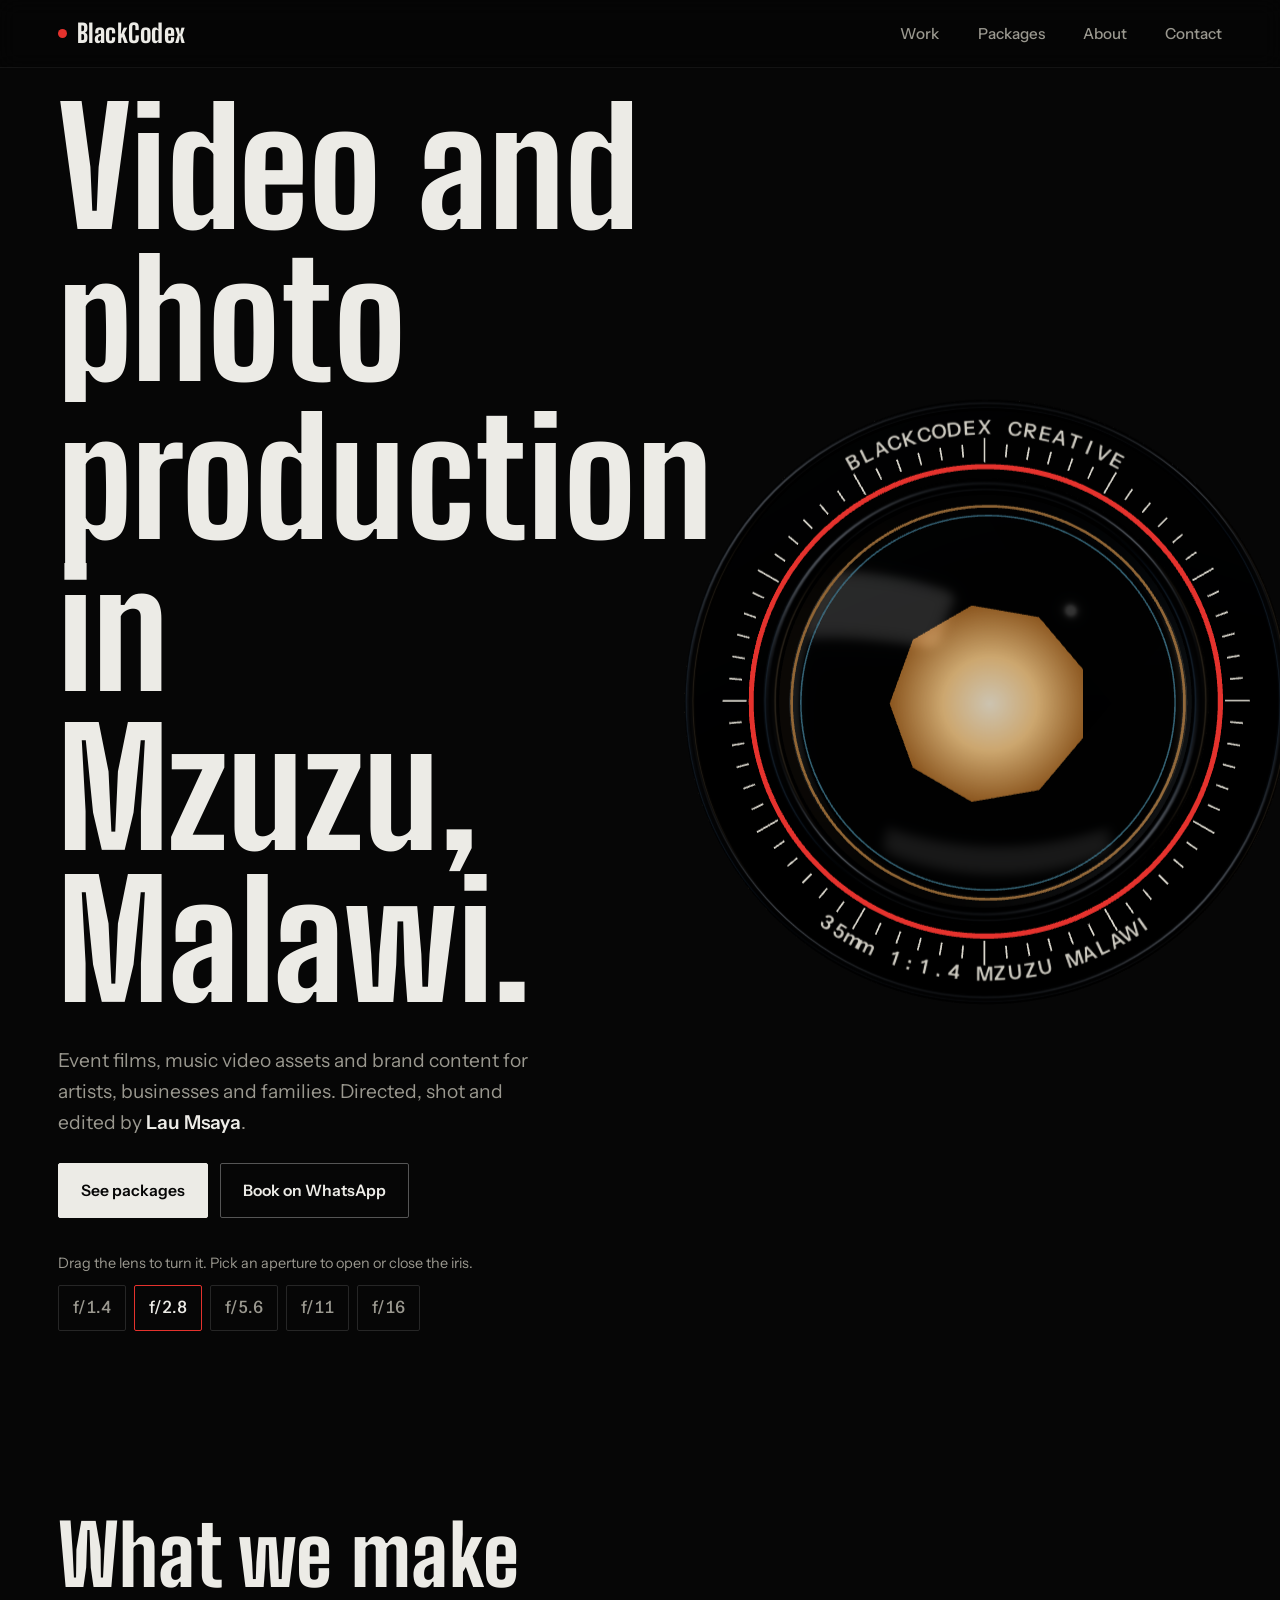
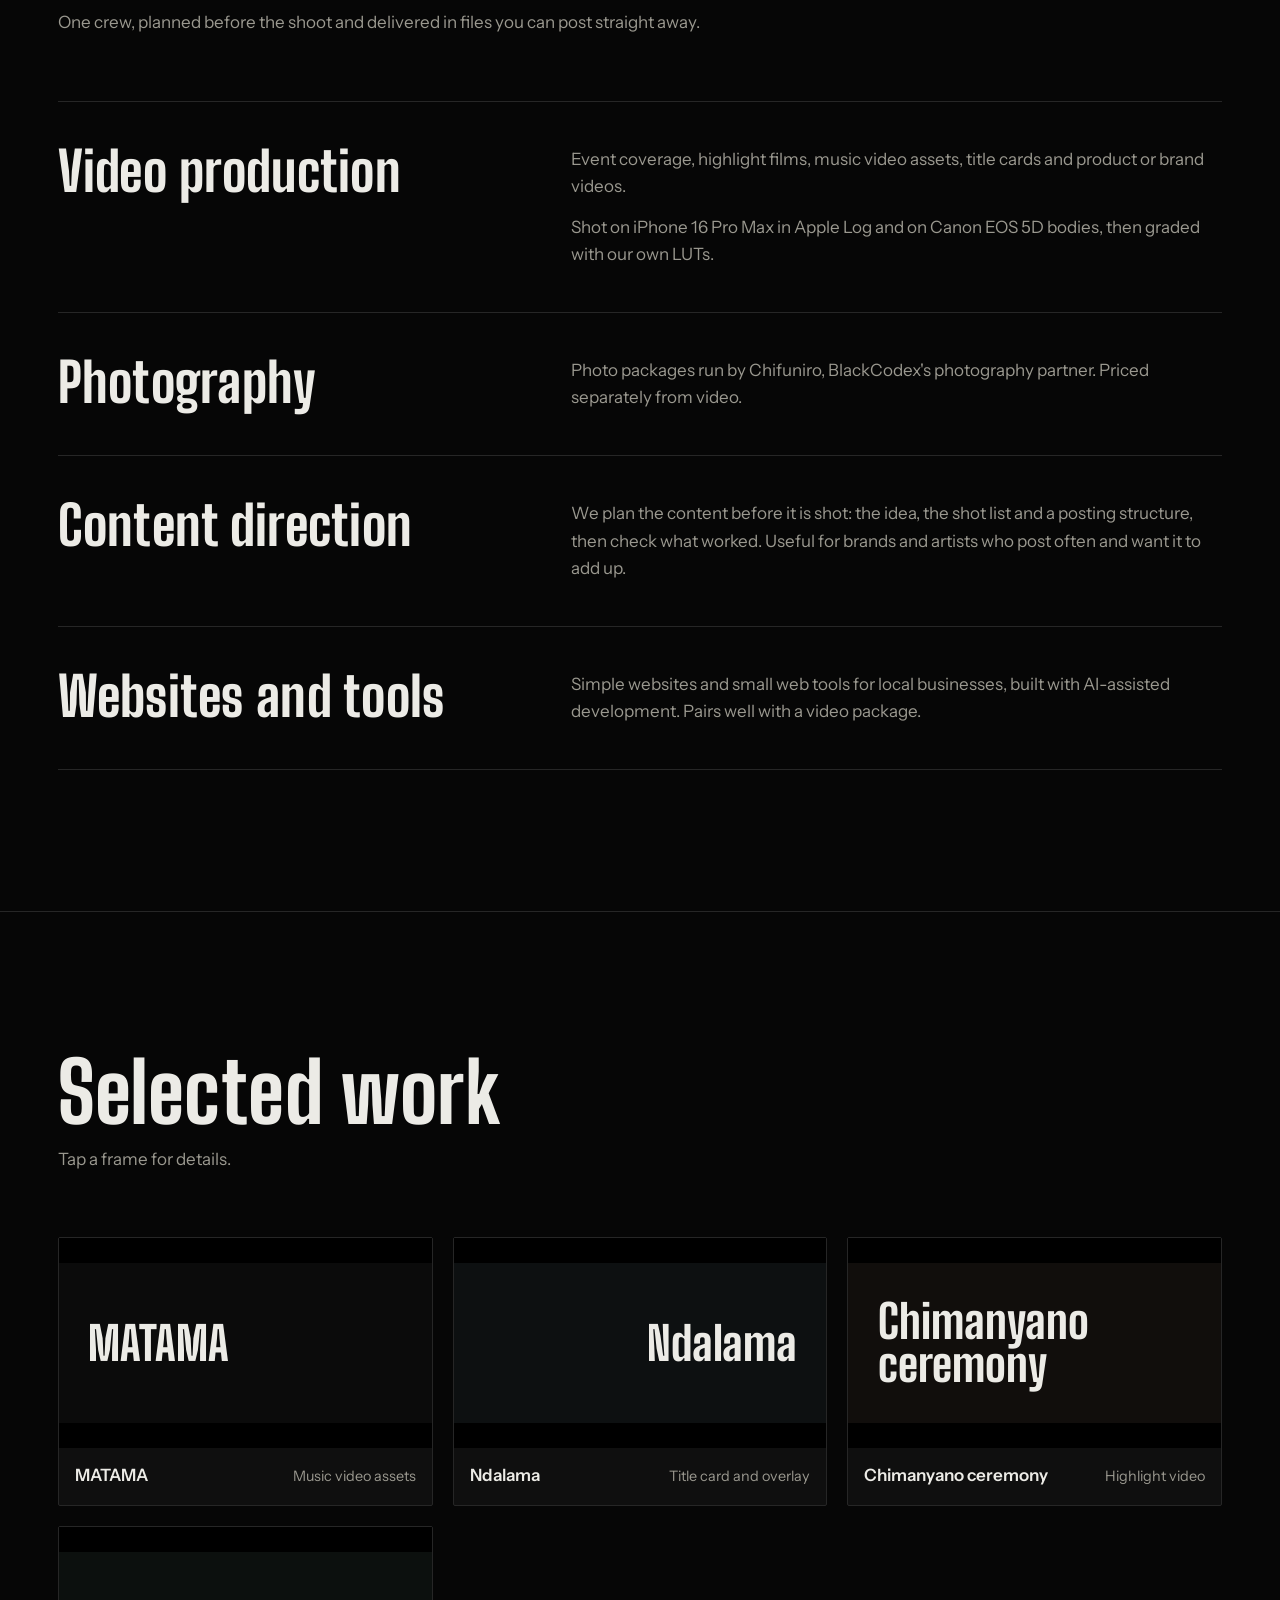
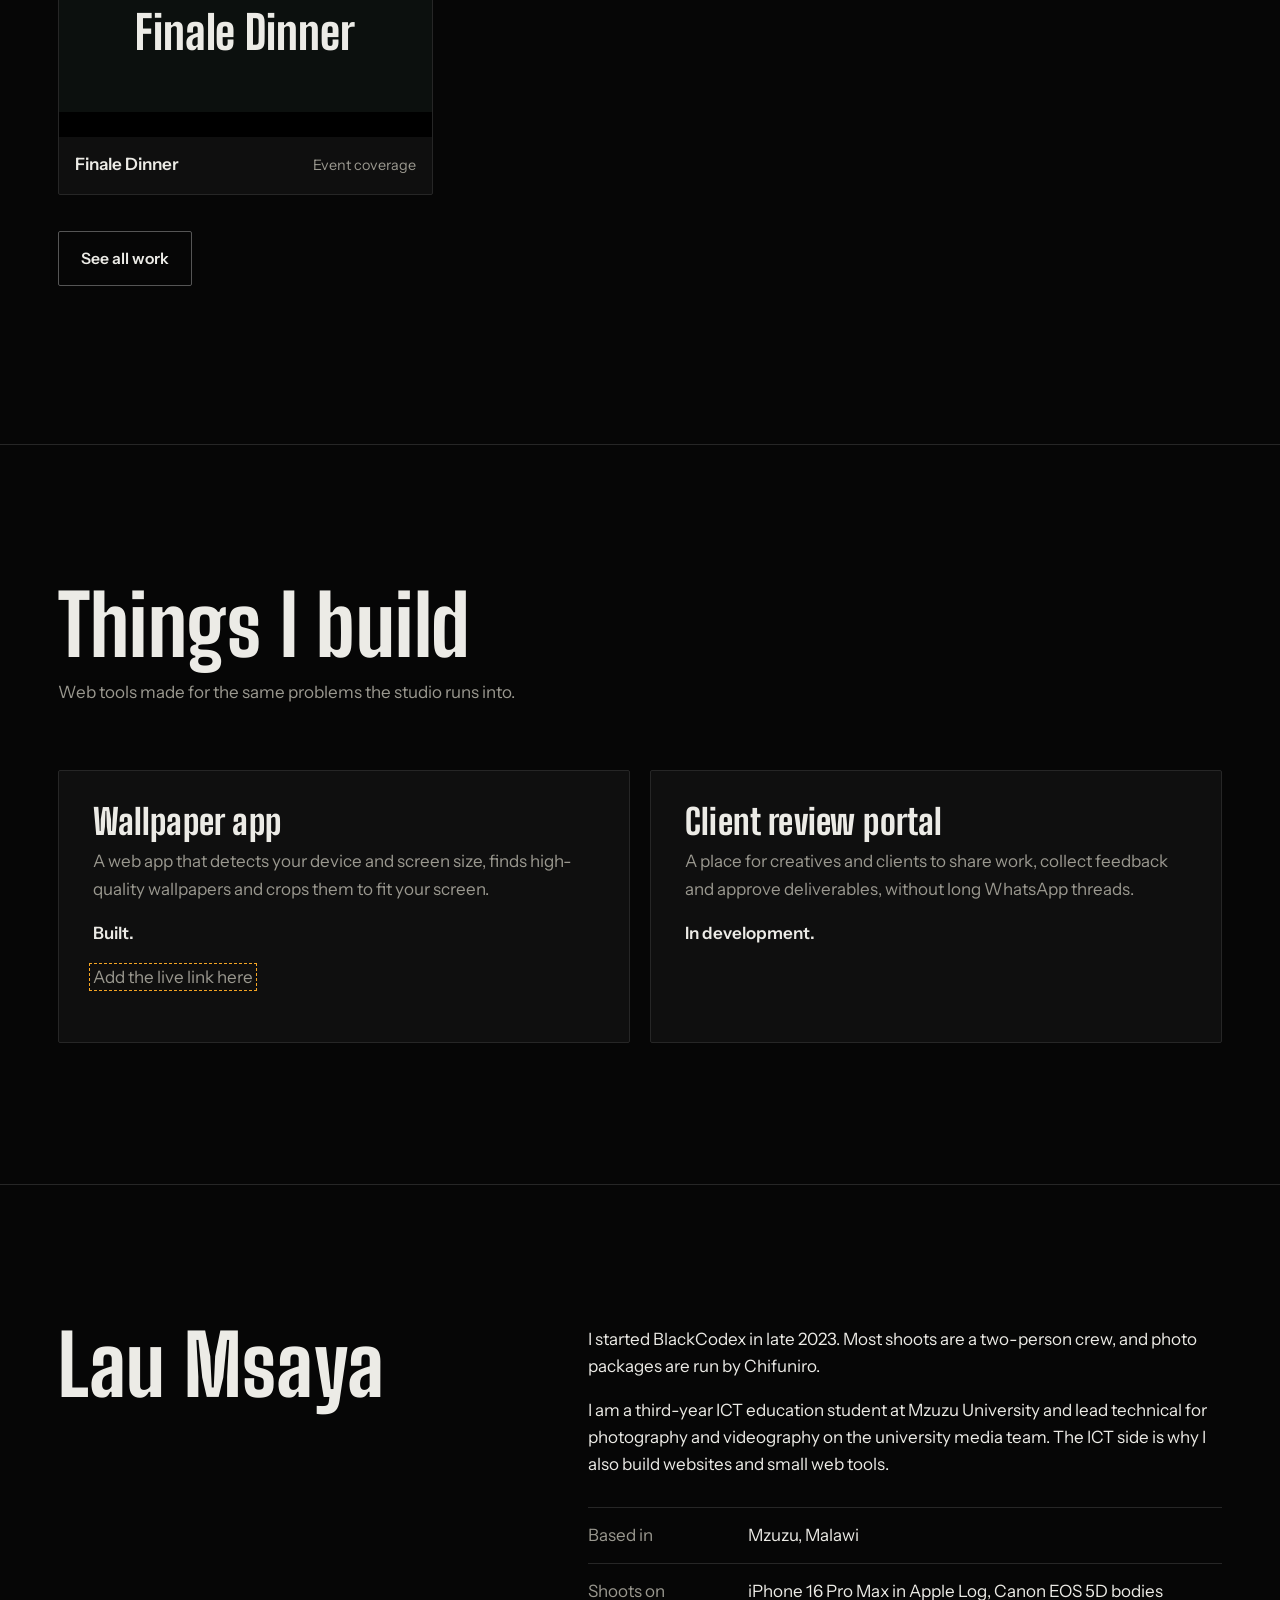
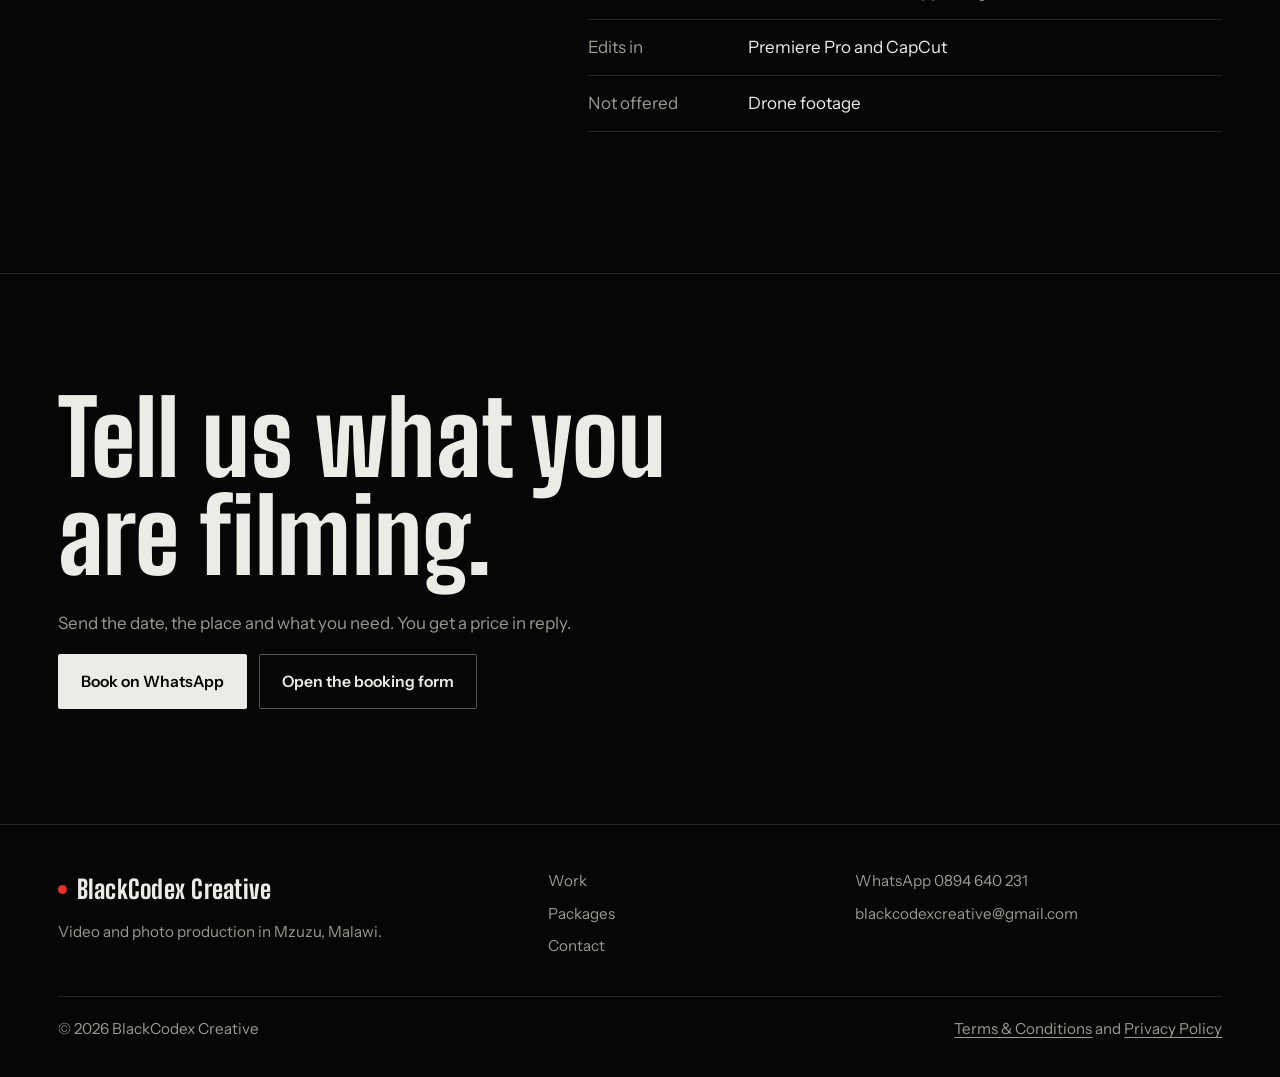
==== index.html @ c5c7e323 "Add files via upload" ====
<!doctype html>
<html lang="en">
<head>
<meta charset="utf-8">
<meta name="viewport" content="width=device-width, initial-scale=1">
<title>BlackCodex Creative</title>
<meta name="description" content="Video and photo production in Mzuzu, Malawi. Event films, music video assets and brand content, directed, shot and edited by Lau Msaya.">
<meta http-equiv="Content-Security-Policy" content="default-src 'none'; script-src 'self'; style-src 'self'; img-src 'self' data:; font-src 'self'; connect-src 'self'; media-src 'self'; frame-src https://www.youtube-nocookie.com; base-uri 'none'; form-action 'none'; object-src 'none'">
<meta name="referrer" content="strict-origin-when-cross-origin">
<meta name="color-scheme" content="dark">
<meta name="theme-color" content="#060606">

<link rel="canonical" href="https://lau101-ui.github.io/blackcodex/index.html">
<link rel="icon" href="favicon.svg" type="image/svg+xml">
<link rel="icon" href="favicon-32.png" sizes="32x32" type="image/png">
<link rel="apple-touch-icon" href="apple-touch-icon.png">
<meta property="og:type" content="website">
<meta property="og:site_name" content="BlackCodex Creative">
<meta property="og:title" content="BlackCodex Creative">
<meta property="og:description" content="Video and photo production in Mzuzu, Malawi. Event films, music video assets and brand content, directed, shot and edited by Lau Msaya.">
<meta property="og:url" content="https://lau101-ui.github.io/blackcodex/index.html">
<meta property="og:image" content="https://lau101-ui.github.io/blackcodex/og.jpg">
<meta name="twitter:card" content="summary_large_image">
<link rel="preload" href="big-shoulders-display-latin-wght-normal.woff2" as="font" type="font/woff2" crossorigin>
<link rel="stylesheet" href="style.css">
<script type="module" src="main.js"></script>
</head>
<body>
<a class="skip" href="#main">Skip to content</a>
<header class="site-header">
<div class="wrap">
<a class="brand" href="index.html"><span class="brand-dot" aria-hidden="true"></span>BlackCodex</a>
<button class="menu-btn" type="button" aria-expanded="false" aria-controls="site-nav">Menu</button>
<nav id="site-nav" class="site-nav" aria-label="Main">
<ul>
<li><a href="work.html">Work</a></li>
<li><a href="packages.html">Packages</a></li>
<li><a href="index.html#about">About</a></li>
<li><a href="contact.html">Contact</a></li>
</ul>
</nav>
</div>
</header>
<main id="main">

<section class="hero" aria-labelledby="hero-title">
<div class="lens-wrap">
<svg class="lens-fallback" viewBox="-100 -100 200 200" aria-hidden="true" focusable="false"><defs><radialGradient id="lg"><stop offset="0" stop-color="#fff4dc"/><stop offset="0.35" stop-color="#ffd08a"/><stop offset="0.7" stop-color="#a8641f"/><stop offset="1" stop-color="#2a1608"/></radialGradient></defs><circle r="98" fill="#17181a" stroke="#2c2e31" stroke-width="1.5"/><circle r="86" fill="#0e0f10"/><circle r="82" fill="none" stroke="#e5322d" stroke-width="1.4"/><circle r="74" fill="#050505"/><circle r="60" fill="url(#lg)"/><path fill="#0b0c0d" fill-rule="evenodd" d="M0 -74A74 74 0 1 1 0 74A74 74 0 1 1 0 -74Z M0.00,-42.57 L27.36,-32.61 L41.92,-7.39 L36.86,21.28 L14.56,40.00 L-14.56,40.00 L-36.86,21.28 L-41.92,-7.39 L-27.36,-32.61 Z"/><g stroke="#232527" stroke-width="0.8" fill="none"><line x1="0.00" y1="-42.57" x2="38.68" y2="-63.09"/><line x1="27.36" y1="-32.61" x2="70.18" y2="-23.47"/><line x1="41.92" y1="-7.39" x2="68.84" y2="27.14"/><line x1="36.86" y1="21.28" x2="35.30" y2="65.04"/><line x1="14.56" y1="40.00" x2="-14.77" y2="72.51"/><line x1="-14.56" y1="40.00" x2="-57.92" y2="46.05"/><line x1="-36.86" y1="21.28" x2="-73.97" y2="-1.95"/><line x1="-41.92" y1="-7.39" x2="-55.41" y2="-49.05"/><line x1="-27.36" y1="-32.61" x2="-10.92" y2="-73.19"/></g><polygon points="0.00,-42.57 27.36,-32.61 41.92,-7.39 36.86,21.28 14.56,40.00 -14.56,40.00 -36.86,21.28 -41.92,-7.39 -27.36,-32.61" fill="none" stroke="#2a2c2e" stroke-width="0.8"/></svg>
<canvas id="lens-canvas" role="img" aria-label="Interactive 3D camera lens. Drag to turn it."></canvas>
</div>
<div class="wrap">
<h1 id="hero-title" class="hero-title"><span class="line"><span>Video and photo</span></span> <span class="line"><span>production in</span></span> <span class="line"><span>Mzuzu, Malawi.</span></span></h1>
<p class="hero-lede">Event films, music video assets and brand content for artists, businesses and families. Directed, shot and edited by <strong>Lau Msaya</strong>.</p>
<div class="actions">
<a class="btn" href="packages.html">See packages</a>
<a class="btn btn-ghost" href="https://wa.me/265894640231?text=Hello%20BlackCodex%20Creative%2C%20I%20would%20like%20to%20book%20a%20shoot." rel="noopener noreferrer">Book on WhatsApp</a>
</div>
<div class="stops">
<p class="stops-label" id="stops-label">Drag the lens to turn it. Pick an aperture to open or close the iris.</p>
<div class="stops-row" role="group" aria-labelledby="stops-label"><button type="button" data-stop="1.4" aria-pressed="false">f/1.4</button><button type="button" data-stop="2.8" aria-pressed="true">f/2.8</button><button type="button" data-stop="5.6" aria-pressed="false">f/5.6</button><button type="button" data-stop="11" aria-pressed="false">f/11</button><button type="button" data-stop="16" aria-pressed="false">f/16</button></div>
</div>
</div>
</section>

<section class="section" id="services" aria-labelledby="services-title">
<div class="wrap">
<div class="section-head">
<h2 id="services-title">What we make</h2>
<p>One crew, planned before the shoot and delivered in files you can post straight away.</p>
</div>
<div class="rows">
<article class="row">
<h3>Video production</h3>
<div>
<p>Event coverage, highlight films, music video assets, title cards and product or brand videos.</p>
<p>Shot on iPhone 16 Pro Max in Apple Log and on Canon EOS 5D bodies, then graded with our own LUTs.</p>
</div>
</article>
<article class="row">
<h3>Photography</h3>
<div><p>Photo packages run by Chifuniro, BlackCodex's photography partner. Priced separately from video.</p></div>
</article>
<article class="row">
<h3>Content direction</h3>
<div><p>We plan the content before it is shot: the idea, the shot list and a posting structure, then check what worked. Useful for brands and artists who post often and want it to add up.</p></div>
</article>
<article class="row">
<h3>Websites and tools</h3>
<div><p>Simple websites and small web tools for local businesses, built with AI-assisted development. Pairs well with a video package.</p></div>
</article>
</div>
</div>
</section>

<section class="section" id="work" aria-labelledby="work-title">
<div class="wrap">
<div class="section-head">
<h2 id="work-title">Selected work</h2>
<p>Tap a frame for details.</p>
</div>
<ul class="frames">
<li><button class="frame" type="button" data-project="matama" data-title="MATAMA" data-type="Music video assets" data-desc="Title card and a full asset suite for the track MATAMA by Trapizo and Grandson, produced under VØ Records." data-video="">
<span class="frame-art" data-tone="a" data-align="left"><span class="frame-title">MATAMA</span></span>
<span class="frame-cap"><strong>MATAMA</strong><span>Music video assets</span></span>
</button></li>
<li><button class="frame" type="button" data-project="ndalama" data-title="Ndalama" data-type="Title card and overlay" data-desc="Music video title card and a transparent overlay for Ndalama by Stag C, produced for VØ Records." data-video="">
<span class="frame-art" data-tone="b" data-align="right"><span class="frame-title">Ndalama</span></span>
<span class="frame-cap"><strong>Ndalama</strong><span>Title card and overlay</span></span>
</button></li>
<li><button class="frame" type="button" data-project="chimanyano" data-title="Chimanyano ceremony" data-type="Highlight video" data-desc="A highlight video of a Chimanyano ceremony." data-video="">
<span class="frame-art" data-tone="c" data-align="left"><span class="frame-title">Chimanyano ceremony</span></span>
<span class="frame-cap"><strong>Chimanyano ceremony</strong><span>Highlight video</span></span>
</button></li>
<li><button class="frame" type="button" data-project="finale-dinner" data-title="Finale Dinner" data-type="Event coverage" data-desc="Event coverage of the Mzuzu University Finale Dinner, delivered as a content package." data-video="">
<span class="frame-art" data-tone="d" data-align="center"><span class="frame-title">Finale Dinner</span></span>
<span class="frame-cap"><strong>Finale Dinner</strong><span>Event coverage</span></span>
</button></li>
</ul>
<p class="more"><a class="btn btn-ghost" href="work.html">See all work</a></p>
</div>
</section>

<section class="section" id="builds" aria-labelledby="builds-title">
<div class="wrap">
<div class="section-head">
<h2 id="builds-title">Things I build</h2>
<p>Web tools made for the same problems the studio runs into.</p>
</div>
<div class="builds">
<article class="build">
<h3>Wallpaper app</h3>
<p>A web app that detects your device and screen size, finds high-quality wallpapers and crops them to fit your screen.</p>
<p class="status">Built.</p>
<p><span class="todo">Add the live link here</span></p>
</article>
<article class="build">
<h3>Client review portal</h3>
<p>A place for creatives and clients to share work, collect feedback and approve deliverables, without long WhatsApp threads.</p>
<p class="status">In development.</p>
</article>
</div>
</div>
</section>

<section class="section" id="about" aria-labelledby="about-title">
<div class="wrap about">
<div>
<h2 id="about-title">Lau Msaya</h2>
</div>
<div>
<p>I started BlackCodex in late 2023. Most shoots are a two-person crew, and photo packages are run by Chifuniro.</p>
<p>I am a third-year ICT education student at Mzuzu University and lead technical for photography and videography on the university media team. The ICT side is why I also build websites and small web tools.</p>
<ul class="facts">
<li><span>Based in</span><span>Mzuzu, Malawi</span></li>
<li><span>Shoots on</span><span>iPhone 16 Pro Max in Apple Log, Canon EOS 5D bodies</span></li>
<li><span>Edits in</span><span>Premiere Pro and CapCut</span></li>
<li><span>Not offered</span><span>Drone footage</span></li>
</ul>
</div>
</div>
</section>

<section class="cta" aria-labelledby="cta-title">
<div class="wrap">
<h2 id="cta-title">Tell us what you are filming.</h2>
<p class="note">Send the date, the place and what you need. You get a price in reply.</p>
<div class="actions">
<a class="btn" href="https://wa.me/265894640231?text=Hello%20BlackCodex%20Creative%2C%20I%20would%20like%20to%20book%20a%20shoot." rel="noopener noreferrer">Book on WhatsApp</a>
<a class="btn btn-ghost" href="contact.html">Open the booking form</a>
</div>
</div>
</section>

</main>
<dialog id="project-dialog" aria-labelledby="dlg-title">
<h2 id="dlg-title" data-dialog-title></h2>
<p class="type" data-dialog-type></p>
<div data-dialog-video></div>
<p data-dialog-desc></p>
<div class="actions">
<a class="btn" href="contact.html">Book something similar</a>
<button class="btn btn-ghost" type="button" data-dialog-close>Close</button>
</div>
</dialog>
<footer class="site-footer">
<div class="wrap">
<div class="foot">
<div>
<a class="brand" href="index.html"><span class="brand-dot" aria-hidden="true"></span>BlackCodex Creative</a>
<p>Video and photo production in Mzuzu, Malawi.</p>
</div>
<div>
<ul>
<li><a href="work.html">Work</a></li>
<li><a href="packages.html">Packages</a></li>
<li><a href="contact.html">Contact</a></li>
</ul>
</div>
<div>
<ul>
<li><a href="https://wa.me/265894640231?text=Hello%20BlackCodex%20Creative%2C%20I%20would%20like%20to%20book%20a%20shoot." rel="noopener noreferrer">WhatsApp 0894 640 231</a></li>
<li><a href="mailto:blackcodexcreative@gmail.com">blackcodexcreative@gmail.com</a></li>
</ul>
</div>
</div>
<div class="legal-line">
<span>&copy; <span data-year>2026</span> BlackCodex Creative</span>
<span><a href="terms.html">Terms &amp; Conditions</a> and <a href="privacy.html">Privacy Policy</a></span>
</div>
</div>
</footer>
</body>
</html>
---- style.css ----
/* BlackCodex Creative. Self-hosted fonts, no external requests. */

@font-face {
  font-family: "Big Shoulders Display";
  src: url("big-shoulders-display-latin-wght-normal.woff2") format("woff2");
  font-weight: 100 900;
  font-display: swap;
}
@font-face {
  font-family: "Instrument Sans";
  src: url("instrument-sans-latin-wght-normal.woff2") format("woff2");
  font-weight: 400 700;
  font-display: swap;
}

:root {
  --bg: #060606;
  --surface: #0f0f0f;
  --line: #262626;
  --text: #ecebe6;
  --muted: #9a988f;
  --rec: #e5322d;
  --warn: #f5a524;
  --display: "Big Shoulders Display", "Arial Narrow", Impact, sans-serif;
  --body: "Instrument Sans", system-ui, -apple-system, "Segoe UI", Roboto, sans-serif;
  --pad: clamp(20px, 4.5vw, 64px);
  --max: 1280px;
  --header-h: 68px;
}

*, *::before, *::after { box-sizing: border-box; }
html { color-scheme: dark; scroll-behavior: smooth; -webkit-text-size-adjust: 100%; }
body {
  margin: 0;
  background: var(--bg);
  color: var(--text);
  font: 400 1.0625rem/1.6 var(--body);
  min-height: 100vh;
  display: flex;
  flex-direction: column;
}
main { flex: 1; }
img, svg, canvas { display: block; max-width: 100%; }
a { color: inherit; text-underline-offset: 0.2em; }
a:hover { color: #fff; }
p { margin: 0 0 1em; }
h1, h2, h3 { font-family: var(--display); font-weight: 800; line-height: 0.95; margin: 0; letter-spacing: 0.005em; }
ul { margin: 0; padding: 0; list-style: none; }
button, input, select, textarea { font: inherit; color: inherit; }

:focus-visible { outline: 2px solid var(--rec); outline-offset: 3px; }
.skip { position: absolute; left: -999px; top: 8px; background: var(--text); color: var(--bg); padding: 10px 14px; z-index: 100; }
.skip:focus { left: 8px; }

.wrap { width: 100%; max-width: var(--max); margin: 0 auto; padding-inline: var(--pad); }

/* Placeholders to replace before launch */
.todo { outline: 1px dashed var(--warn); outline-offset: 3px; }

/* Header */
.site-header {
  position: fixed; inset: 0 0 auto 0; z-index: 50;
  height: var(--header-h);
  background: rgba(6, 6, 6, 0.82);
  -webkit-backdrop-filter: blur(10px);
  backdrop-filter: blur(10px);
  border-bottom: 1px solid rgba(255, 255, 255, 0.06);
}
.site-header .wrap { height: 100%; display: flex; align-items: center; justify-content: space-between; gap: 24px; }
.brand { font-family: var(--display); font-weight: 800; font-size: 1.6rem; text-decoration: none; letter-spacing: 0.01em; display: inline-flex; align-items: center; gap: 10px; }
.brand-dot { width: 9px; height: 9px; background: var(--rec); border-radius: 50%; }
.site-nav ul { display: flex; gap: clamp(18px, 3vw, 40px); }
.site-nav a { text-decoration: none; font-weight: 500; font-size: 0.95rem; color: var(--muted); padding: 8px 0; border-bottom: 1px solid transparent; }
.site-nav a:hover, .site-nav a[aria-current="page"] { color: var(--text); border-bottom-color: var(--rec); }
.menu-btn { display: none; background: none; border: 1px solid var(--line); border-radius: 2px; padding: 8px 14px; cursor: pointer; font-weight: 500; }

@media (max-width: 820px) {
  .js .menu-btn { display: block; }
  .js .site-nav {
    display: none; position: fixed; inset: var(--header-h) 0 0 0;
    background: var(--bg); padding: 28px var(--pad);
  }
  .js.nav-open .site-nav { display: block; }
  .js .site-nav ul { flex-direction: column; gap: 4px; }
  .js .site-nav a { display: block; font-family: var(--display); font-weight: 800; font-size: 2.6rem; line-height: 1.1; color: var(--text); border: 0; padding: 8px 0; }
  .site-nav ul { flex-wrap: wrap; gap: 6px 18px; }
}

/* Buttons */
.btn {
  display: inline-block; text-decoration: none; cursor: pointer;
  padding: 14px 22px; border-radius: 2px; font-weight: 600; font-size: 0.98rem;
  border: 1px solid var(--text); background: var(--text); color: var(--bg);
  transition: background 0.15s, color 0.15s, border-color 0.15s;
}
.btn:hover { background: #fff; color: #000; }
.btn-ghost { background: transparent; color: var(--text); border-color: #555; }
.btn-ghost:hover { background: transparent; color: #fff; border-color: var(--text); }
.actions { display: flex; flex-wrap: wrap; gap: 12px; }

/* Hero */
.hero {
  position: relative; min-height: 100vh; min-height: 100svh;
  display: flex; align-items: flex-end;
  padding: calc(var(--header-h) + 24px) 0 clamp(28px, 5vh, 56px);
  overflow: hidden;
}
.lens-wrap {
  position: absolute; z-index: 0;
  right: max(-6vw, -80px); top: 50%;
  width: min(82vh, 62vw); aspect-ratio: 1;
  transform: translateY(-48%);
}
.lens-fallback, #lens-canvas { position: absolute; inset: 0; width: 100%; height: 100%; }
#lens-canvas { opacity: 0; transition: opacity 0.6s; cursor: grab; touch-action: pan-y; }
#lens-canvas.is-dragging { cursor: grabbing; }
.webgl-ready #lens-canvas { opacity: 1; }
.lens-fallback { transition: opacity 0.4s; }
.webgl-ready .lens-fallback { opacity: 0; pointer-events: none; }

.hero .wrap { position: relative; z-index: 2; pointer-events: none; }
.hero .wrap > * { pointer-events: auto; }
.hero-title { font-size: clamp(3.4rem, 12.5vw, 10.5rem); max-width: 9ch; }
.hero-title .line { display: block; overflow: hidden; padding-bottom: 0.04em; }
.hero-lede { max-width: 38ch; margin: 22px 0 26px; color: var(--muted); font-size: clamp(1rem, 1.6vw, 1.2rem); }
.hero-lede strong { color: var(--text); font-weight: 600; }

.stops { margin-top: 34px; visibility: hidden; }
.webgl-ready .stops { visibility: visible; }
.stops-label { color: var(--muted); font-size: 0.9rem; margin-bottom: 10px; }
.stops-row { display: flex; flex-wrap: wrap; gap: 8px; }
.stops button {
  background: transparent; border: 1px solid var(--line); border-radius: 2px;
  padding: 8px 14px; cursor: pointer; font-weight: 500; font-variant-numeric: tabular-nums; color: var(--muted);
}
.stops button:hover { color: var(--text); border-color: #555; }
.stops button[aria-pressed="true"] { color: var(--text); border-color: var(--rec); }

@media (max-width: 760px) {
  .hero { align-items: flex-end; }
  .lens-wrap { right: 50%; transform: translateX(50%); top: calc(var(--header-h) + 6px); width: min(92vw, 46vh); }
  .hero-title { max-width: 12ch; font-size: clamp(3rem, 15vw, 5rem); }
}

/* One orchestrated moment on load: the title rises while the iris opens */
@media (prefers-reduced-motion: no-preference) {
  .js .hero-title .line > span { display: inline-block; transform: translateY(108%); animation: rise 0.95s cubic-bezier(0.2, 0.7, 0.2, 1) forwards; }
  .js .hero-title .line:nth-child(1) > span { animation-delay: 0.25s; }
  .js .hero-title .line:nth-child(2) > span { animation-delay: 0.35s; }
  .js .hero-title .line:nth-child(3) > span { animation-delay: 0.45s; }
  .js .hero-title .line:nth-child(4) > span { animation-delay: 0.55s; }
}
@keyframes rise { to { transform: translateY(0); } }

/* Sections */
.section { padding-block: clamp(72px, 11vw, 150px); }
.section + .section { border-top: 1px solid var(--line); }
.section-head { display: grid; gap: 14px; margin-bottom: clamp(32px, 5vw, 64px); max-width: 60ch; }
.section-head h2 { font-size: clamp(2.6rem, 7vw, 5.2rem); }
.section-head p { color: var(--muted); margin: 0; }
.page-top { padding-top: calc(var(--header-h) + clamp(48px, 8vw, 110px)); }

/* Services: a list, so rows with dividers */
.rows { border-top: 1px solid var(--line); }
.row { display: grid; grid-template-columns: minmax(0, 5fr) minmax(0, 7fr); gap: 24px 48px; padding: clamp(24px, 3.5vw, 44px) 0; border-bottom: 1px solid var(--line); }
.row h3 { font-size: clamp(2rem, 4.4vw, 3.4rem); }
.row p { margin: 0; color: var(--muted); max-width: 58ch; }
.row p + p { margin-top: 0.8em; }
@media (max-width: 760px) { .row { grid-template-columns: 1fr; gap: 12px; } }

/* Work: contact-sheet frames */
.frames { display: grid; grid-template-columns: repeat(auto-fill, minmax(min(100%, 300px), 1fr)); gap: 20px; }
.frame { display: block; width: 100%; padding: 0; text-align: left; background: var(--surface); border: 1px solid var(--line); border-radius: 2px; cursor: pointer; color: var(--text); }
.frame:hover { border-color: #555; }
.frame:hover .frame-art { outline: 1px solid var(--rec); outline-offset: -1px; }
.frame-art { position: relative; aspect-ratio: 16 / 9; display: flex; align-items: center; padding: 0 8%; background: #0b0b0b; overflow: hidden; }
.frame-art::before, .frame-art::after { content: ""; position: absolute; left: 0; right: 0; height: 12%; background: #000; }
.frame-art::before { top: 0; }
.frame-art::after { bottom: 0; }
.frame-art[data-tone="b"] { background: #0d1011; }
.frame-art[data-tone="c"] { background: #110e0c; }
.frame-art[data-tone="d"] { background: #0c100e; }
.frame-art[data-align="center"] { justify-content: center; text-align: center; }
.frame-art[data-align="right"] { justify-content: flex-end; text-align: right; }
.frame-title { font-family: var(--display); font-weight: 800; font-size: clamp(1.9rem, 4.2vw, 2.9rem); line-height: 0.92; position: relative; z-index: 1; }
.frame-cap { display: flex; justify-content: space-between; align-items: baseline; gap: 14px; padding: 14px 16px 16px; }
.frame-cap strong { font-weight: 600; }
.frame-cap span { color: var(--muted); font-size: 0.9rem; text-align: right; }
.more { margin-top: 36px; }

/* Things I build */
.builds { display: grid; grid-template-columns: repeat(auto-fit, minmax(min(100%, 340px), 1fr)); gap: 20px; }
.build { border: 1px solid var(--line); border-radius: 2px; padding: clamp(22px, 3vw, 34px); background: var(--surface); }
.build h3 { font-size: 2.2rem; margin-bottom: 10px; }
.build p { color: var(--muted); margin-bottom: 1em; }
.build .status { font-weight: 600; color: var(--text); }

/* About */
.about { display: grid; grid-template-columns: minmax(0, 5fr) minmax(0, 7fr); gap: 32px clamp(32px, 6vw, 96px); }
.about h2 { font-size: clamp(2.6rem, 7vw, 5.2rem); }
.about p { max-width: 60ch; }
.facts { margin-top: 28px; border-top: 1px solid var(--line); }
.facts li { display: grid; grid-template-columns: 9rem 1fr; gap: 16px; padding: 14px 0; border-bottom: 1px solid var(--line); }
.facts li span:first-child { color: var(--muted); }
@media (max-width: 760px) { .about { grid-template-columns: 1fr; } .facts li { grid-template-columns: 1fr; gap: 2px; } }

/* Packages */
.tiers { display: grid; grid-template-columns: repeat(auto-fit, minmax(min(100%, 280px), 1fr)); gap: 20px; }
.tier { border: 1px solid var(--line); border-radius: 2px; padding: clamp(22px, 3vw, 34px); background: var(--surface); display: flex; flex-direction: column; }
.tier h3 { font-size: 2.6rem; }
.price { font-family: var(--display); font-weight: 800; font-size: 2.4rem; margin: 14px 0 18px; line-height: 1; }
.tier ul { margin-bottom: 26px; color: var(--muted); display: grid; gap: 10px; }
.tier ul li { padding-left: 18px; position: relative; }
.tier ul li::before { content: ""; position: absolute; left: 0; top: 0.72em; width: 8px; height: 1px; background: var(--rec); }
.tier .btn { margin-top: auto; text-align: center; }
.subhead { font-size: clamp(2rem, 4.5vw, 3.2rem); margin: clamp(56px, 8vw, 96px) 0 20px; }
.addons { border-top: 1px solid var(--line); }
.addons li { display: flex; justify-content: space-between; gap: 20px; padding: 16px 0; border-bottom: 1px solid var(--line); }
.addons li span:last-child { color: var(--muted); }
.steps { counter-reset: step; display: grid; gap: 0; border-top: 1px solid var(--line); }
.steps li { counter-increment: step; display: grid; grid-template-columns: 3rem 1fr; gap: 12px; padding: 18px 0; border-bottom: 1px solid var(--line); }
.steps li::before { content: counter(step); font-family: var(--display); font-weight: 800; font-size: 1.8rem; line-height: 1; color: var(--rec); }
.note { color: var(--muted); max-width: 62ch; }

/* Contact */
.contact-grid { display: grid; grid-template-columns: minmax(0, 5fr) minmax(0, 7fr); gap: 40px clamp(32px, 6vw, 96px); }
.contact-list { display: grid; gap: 22px; }
.contact-list dt { color: var(--muted); font-size: 0.92rem; }
.contact-list dd { margin: 2px 0 0; font-size: 1.15rem; }
form { display: grid; gap: 18px; }
label { display: grid; gap: 8px; font-weight: 500; }
input, select, textarea { width: 100%; background: var(--surface); border: 1px solid #333; border-radius: 2px; padding: 13px 14px; }
textarea { min-height: 140px; resize: vertical; }
input:hover, select:hover, textarea:hover { border-color: #555; }
.hint { color: var(--muted); font-size: 0.9rem; font-weight: 400; }
@media (max-width: 760px) { .contact-grid { grid-template-columns: 1fr; } }

/* Call to action band */
.cta { padding-block: clamp(64px, 9vw, 120px); border-top: 1px solid var(--line); }
.cta h2 { font-size: clamp(2.8rem, 8vw, 6.4rem); max-width: 14ch; margin-bottom: 26px; }

/* Footer */
.site-footer { border-top: 1px solid var(--line); padding-block: 44px 36px; color: var(--muted); font-size: 0.95rem; }
.foot { display: grid; grid-template-columns: minmax(0, 5fr) minmax(0, 3fr) minmax(0, 4fr); gap: 32px; }
.foot .brand { color: var(--text); margin-bottom: 10px; }
.foot ul { display: grid; gap: 8px; }
.foot a { text-decoration: none; }
.foot a:hover { color: var(--text); text-decoration: underline; }
.legal-line { margin-top: 36px; padding-top: 20px; border-top: 1px solid var(--line); display: flex; justify-content: space-between; flex-wrap: wrap; gap: 10px; }
@media (max-width: 760px) { .foot { grid-template-columns: 1fr; } }

/* Dialog */
dialog { background: var(--surface); color: var(--text); border: 1px solid #333; border-radius: 2px; width: min(640px, 92vw); padding: clamp(22px, 4vw, 36px); }
dialog::backdrop { background: rgba(0, 0, 0, 0.82); }
dialog h2 { font-size: clamp(2.2rem, 6vw, 3.4rem); margin-bottom: 6px; }
dialog .type { color: var(--muted); margin-bottom: 18px; }
dialog [data-dialog-video] iframe { width: 100%; aspect-ratio: 16 / 9; border: 0; margin: 4px 0 18px; background: #000; }
dialog [data-dialog-video]:empty { display: none; }

/* Legal and long text */
.prose { max-width: 70ch; }
.prose h2 { font-size: clamp(1.9rem, 4vw, 2.6rem); margin: 2em 0 0.5em; }
.prose h2:first-of-type { margin-top: 1.2em; }
.prose p, .prose li { color: #cfcdc5; }
.prose ul { margin: 0 0 1em; display: grid; gap: 8px; padding-left: 1.2em; list-style: disc; }
.updated { color: var(--muted); }
.review-note { border: 1px dashed var(--warn); padding: 14px 16px; margin: 22px 0 0; color: var(--text); }

@media (prefers-reduced-motion: reduce) {
  html { scroll-behavior: auto; }
  * { transition: none !important; }
}

/* Page titles */
.page-title { font-size: clamp(3rem, 9vw, 6.5rem); }
.prose .page-title { margin-bottom: 8px; }
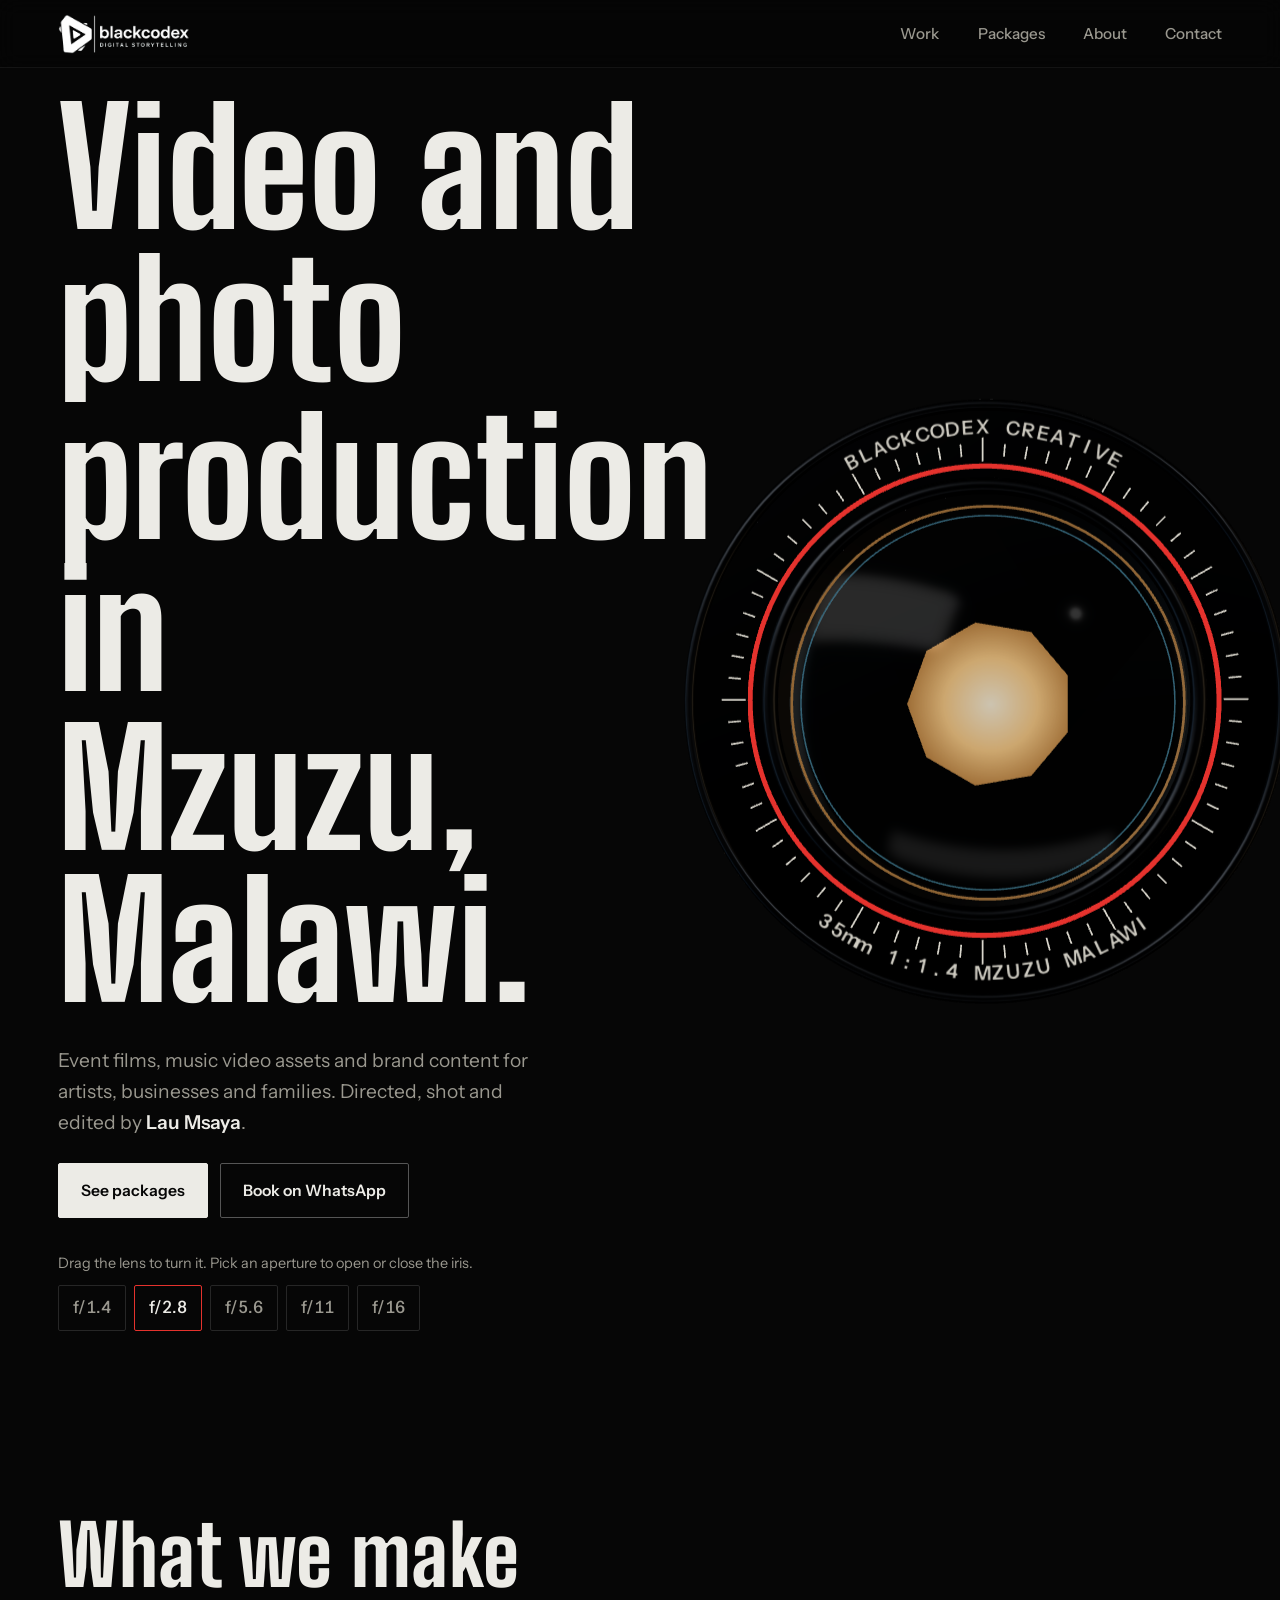
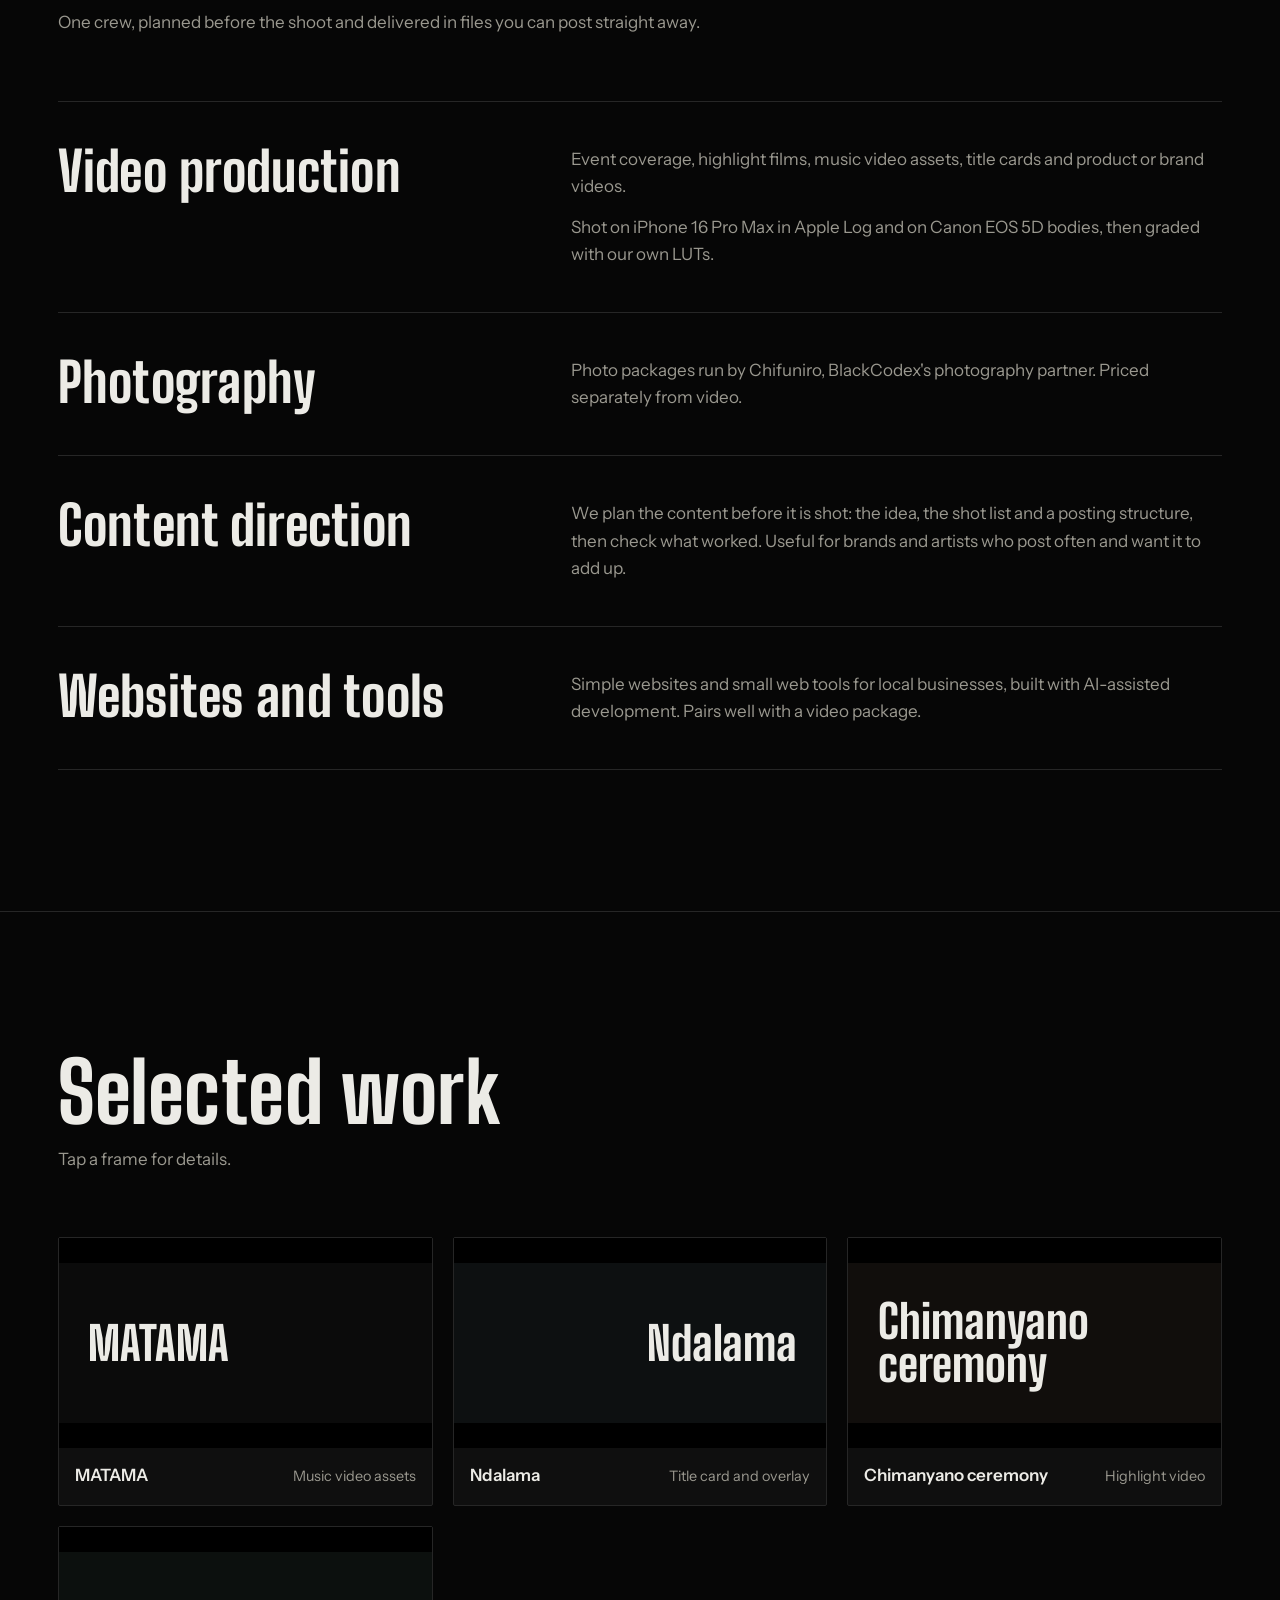
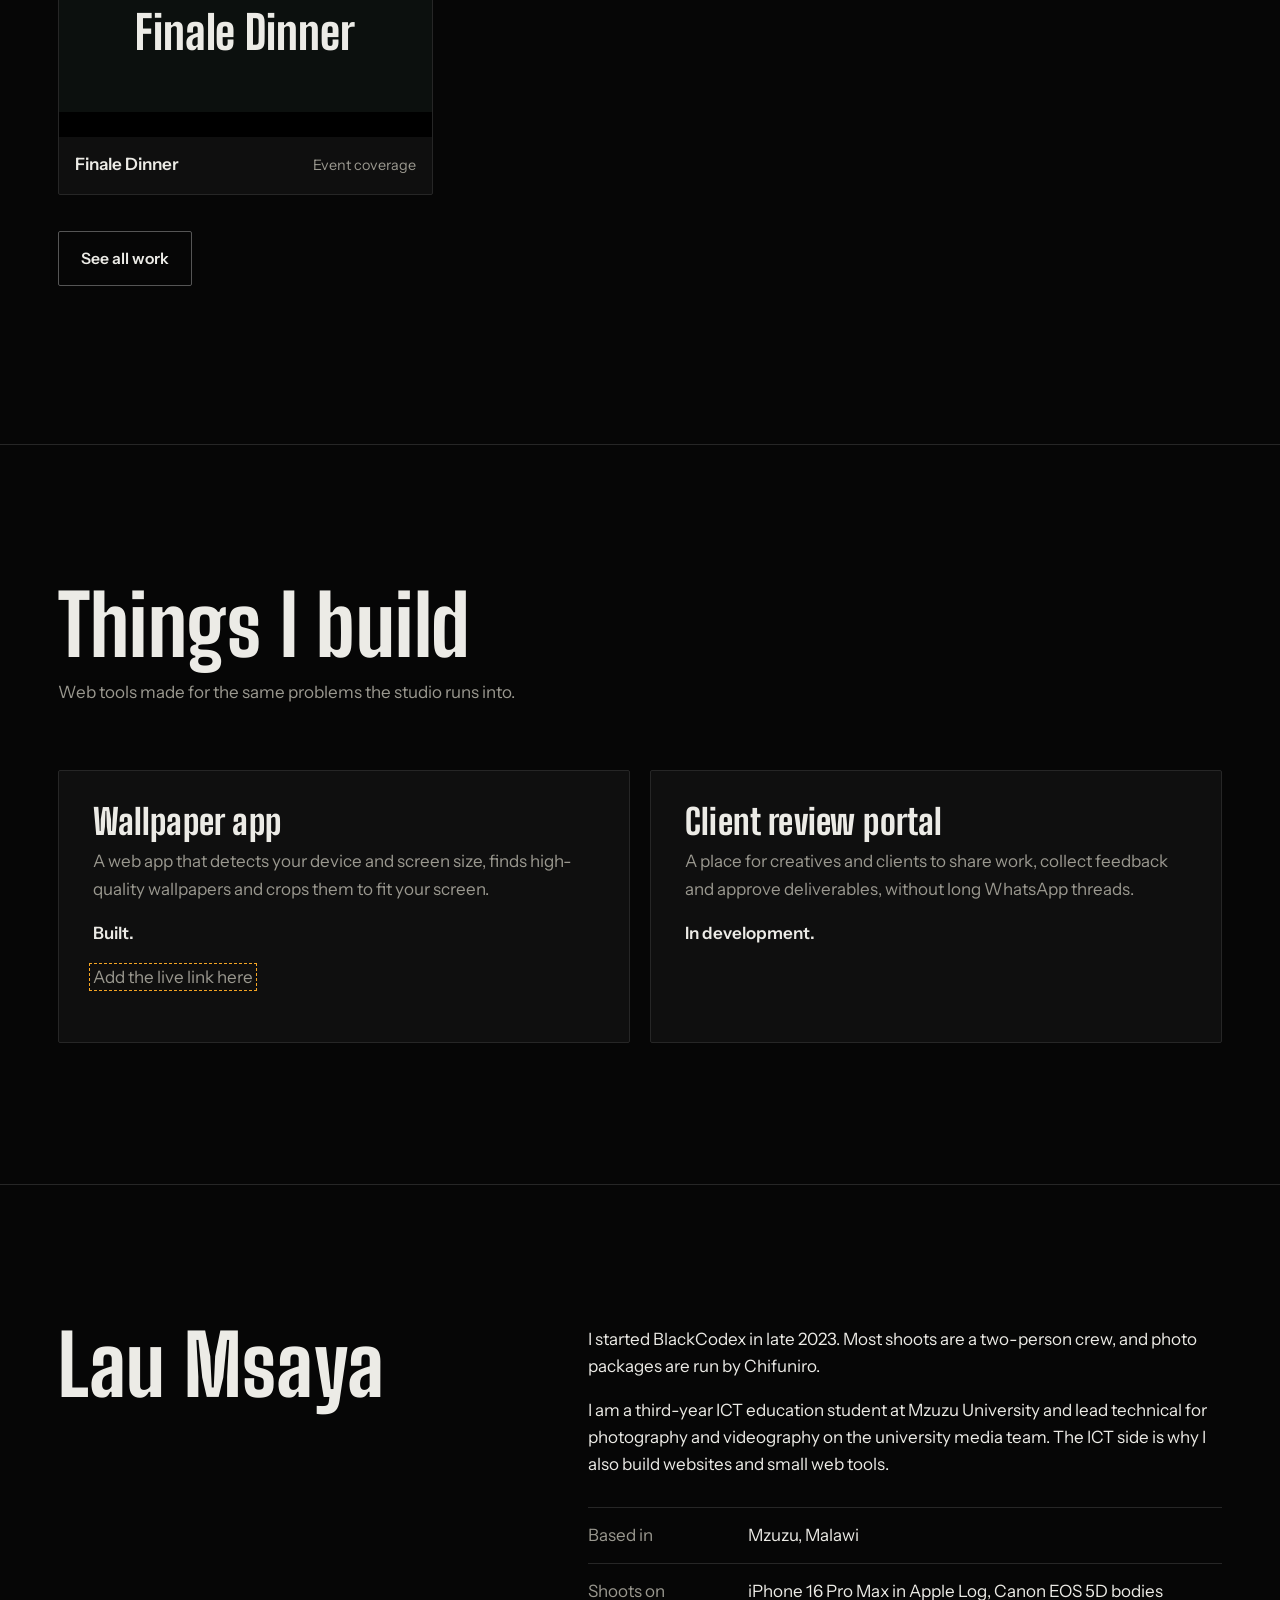
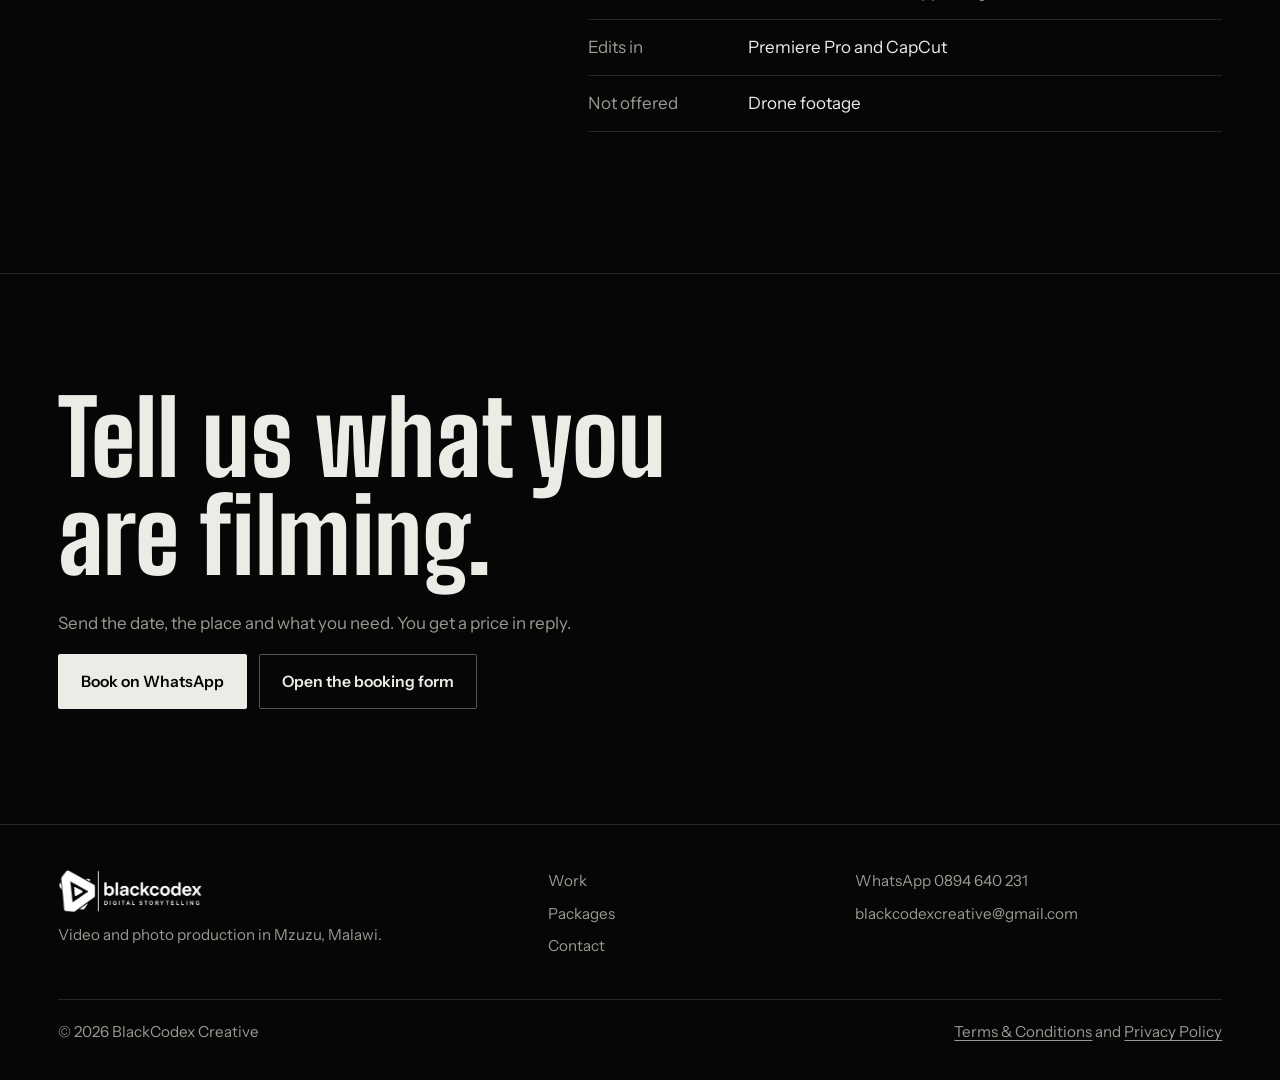
==== commit afa8bc39: "Add files via upload" ====
--- a/index.html
+++ b/index.html
@@ -10,16 +10,15 @@
 <meta name="color-scheme" content="dark">
 <meta name="theme-color" content="#060606">
 
-<link rel="canonical" href="https://lau101-ui.github.io/blackcodex/index.html">
-<link rel="icon" href="favicon.svg" type="image/svg+xml">
+<link rel="canonical" href="https://lau101-ui.github.io/BlackCodex-/index.html">
 <link rel="icon" href="favicon-32.png" sizes="32x32" type="image/png">
 <link rel="apple-touch-icon" href="apple-touch-icon.png">
 <meta property="og:type" content="website">
 <meta property="og:site_name" content="BlackCodex Creative">
 <meta property="og:title" content="BlackCodex Creative">
 <meta property="og:description" content="Video and photo production in Mzuzu, Malawi. Event films, music video assets and brand content, directed, shot and edited by Lau Msaya.">
-<meta property="og:url" content="https://lau101-ui.github.io/blackcodex/index.html">
-<meta property="og:image" content="https://lau101-ui.github.io/blackcodex/og.jpg">
+<meta property="og:url" content="https://lau101-ui.github.io/BlackCodex-/index.html">
+<meta property="og:image" content="https://lau101-ui.github.io/BlackCodex-/og.jpg">
 <meta name="twitter:card" content="summary_large_image">
 <link rel="preload" href="big-shoulders-display-latin-wght-normal.woff2" as="font" type="font/woff2" crossorigin>
 <link rel="stylesheet" href="style.css">
@@ -29,7 +28,7 @@
 <a class="skip" href="#main">Skip to content</a>
 <header class="site-header">
 <div class="wrap">
-<a class="brand" href="index.html"><span class="brand-dot" aria-hidden="true"></span>BlackCodex</a>
+<a class="brand" href="index.html"><img src="logo-white.png" alt="BlackCodex Creative" width="137" height="40"></a>
 <button class="menu-btn" type="button" aria-expanded="false" aria-controls="site-nav">Menu</button>
 <nav id="site-nav" class="site-nav" aria-label="Main">
 <ul>
@@ -186,7 +185,7 @@
 <div class="wrap">
 <div class="foot">
 <div>
-<a class="brand" href="index.html"><span class="brand-dot" aria-hidden="true"></span>BlackCodex Creative</a>
+<a class="brand" href="index.html"><img src="logo-white.png" alt="BlackCodex Creative" width="150" height="44"></a>
 <p>Video and photo production in Mzuzu, Malawi.</p>
 </div>
 <div>
--- a/style.css
+++ b/style.css
@@ -274,3 +274,7 @@
 /* Page titles */
 .page-title { font-size: clamp(3rem, 9vw, 6.5rem); }
 .prose .page-title { margin-bottom: 8px; }
+
+/* Logo in header and footer */
+.brand img { height: 40px; width: auto; }
+.foot .brand img { height: 44px; }
